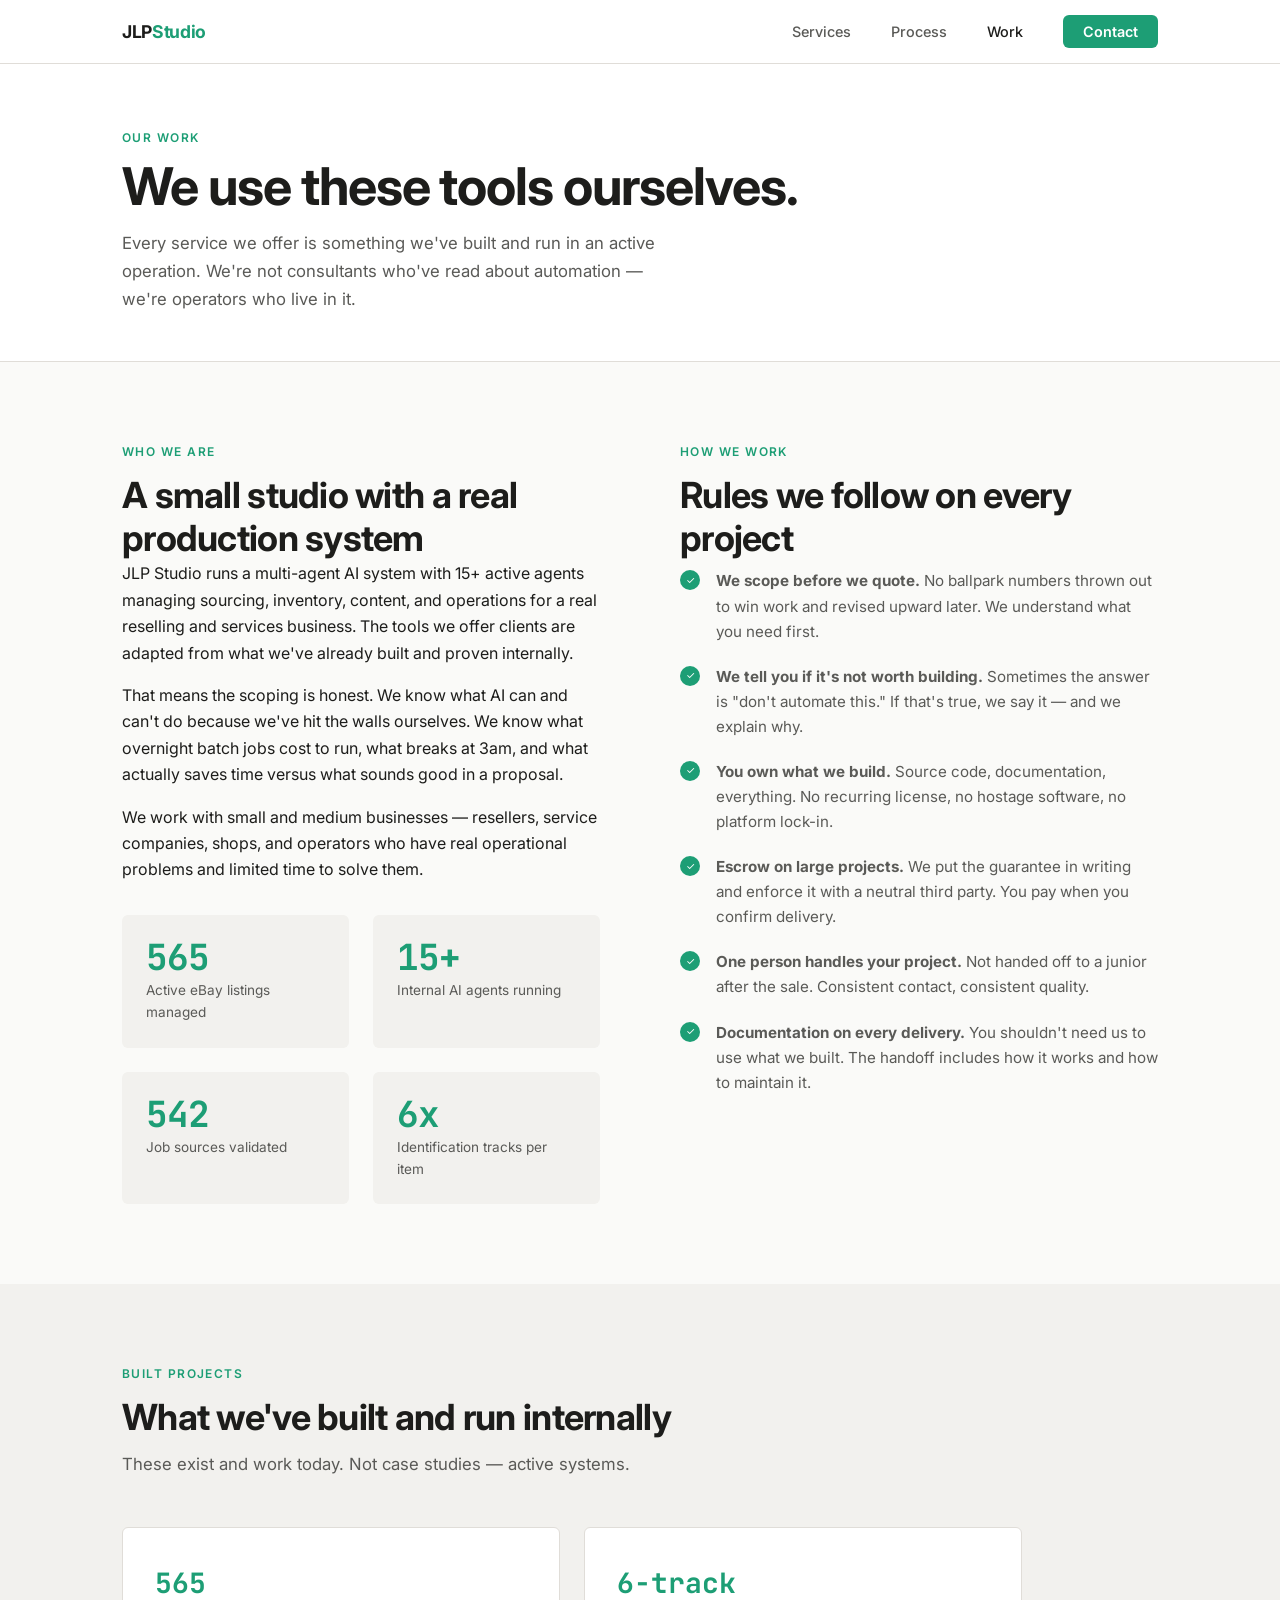
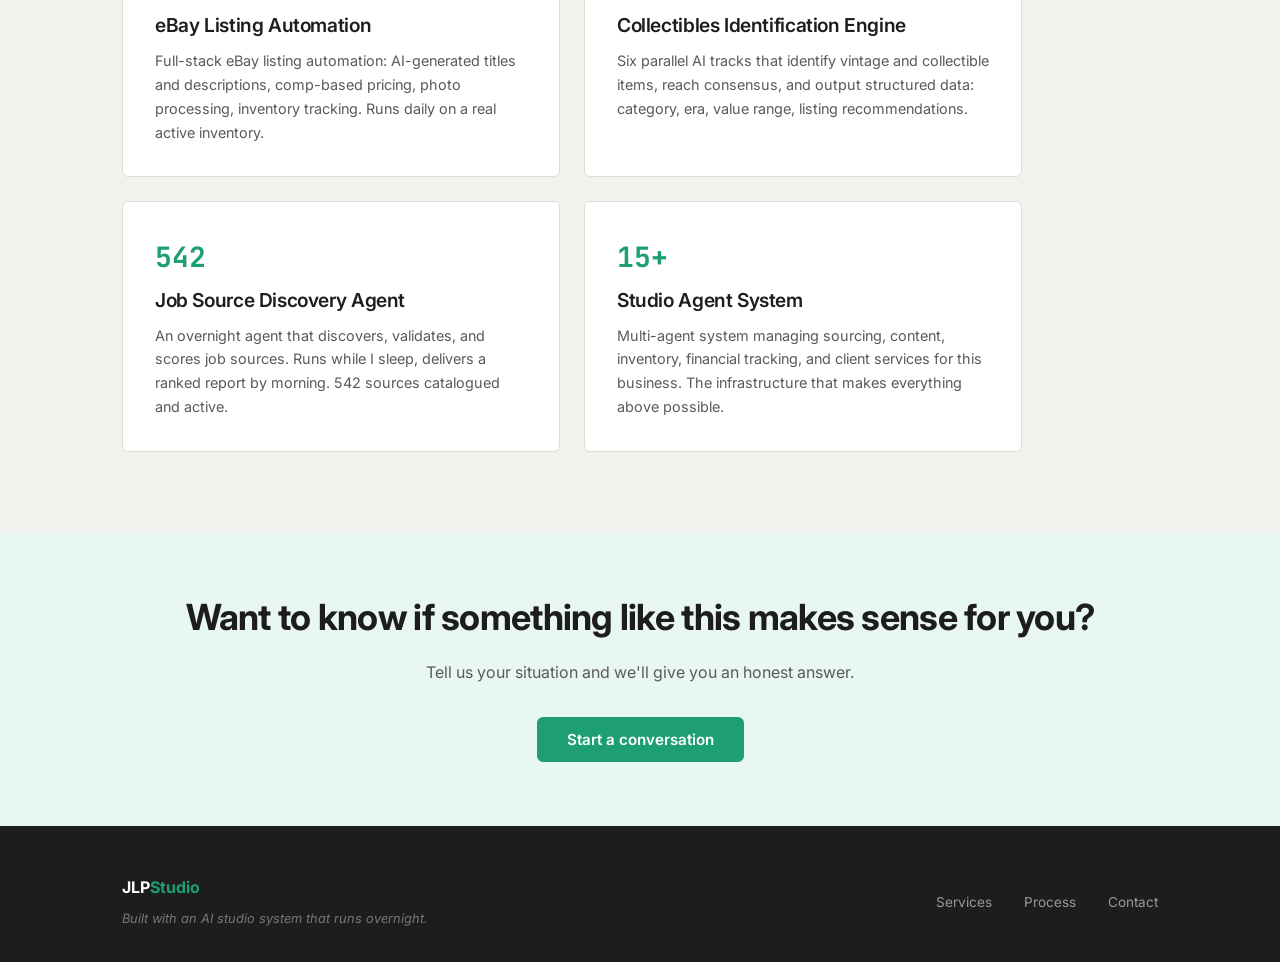
==== about.html @ c8da0586 "feat: website v1 — homepage, process, contact, first ghost page - index.html: hero, problems grid, p" ====
<!DOCTYPE html>
<html lang="en">
<head>
  <meta charset="UTF-8">
  <meta name="viewport" content="width=device-width, initial-scale=1.0">
  <title>Our Work — JLP Studio</title>
  <meta name="description" content="Who we are, how we work, and what we've built. Real projects, real numbers, honest process.">
  <link rel="preconnect" href="https://fonts.googleapis.com">
  <link rel="preconnect" href="https://fonts.gstatic.com" crossorigin>
  <link href="https://fonts.googleapis.com/css2?family=Inter:wght@400;500;600;700&family=JetBrains+Mono:wght@700&display=swap" rel="stylesheet">
  <link rel="stylesheet" href="css/style.css">
</head>
<body>

<!-- NAV -->
<nav class="site-nav">
  <div class="container nav-inner">
    <a href="index.html" class="nav-logo">JLP<span>Studio</span></a>
    <button class="nav-toggle" aria-label="Toggle navigation" aria-expanded="false">
      <span></span><span></span><span></span>
    </button>
    <ul class="nav-links">
      <li><a href="services.html">Services</a></li>
      <li><a href="process.html">Process</a></li>
      <li><a href="about.html">Work</a></li>
      <li class="nav-cta"><a href="contact.html">Contact</a></li>
    </ul>
  </div>
</nav>

<!-- PAGE HEADER -->
<div class="page-header">
  <div class="container">
    <span class="eyebrow">Our work</span>
    <h1>We use these tools ourselves.</h1>
    <p>Every service we offer is something we've built and run in an active operation. We're not consultants who've read about automation — we're operators who live in it.</p>
  </div>
</div>

<!-- ABOUT GRID -->
<section>
  <div class="container">
    <div class="about-grid">
      <div>
        <span class="eyebrow">Who we are</span>
        <h2>A small studio with a real production system</h2>
        <p>JLP Studio runs a multi-agent AI system with 15+ active agents managing sourcing, inventory, content, and operations for a real reselling and services business. The tools we offer clients are adapted from what we've already built and proven internally.</p>
        <p>That means the scoping is honest. We know what AI can and can't do because we've hit the walls ourselves. We know what overnight batch jobs cost to run, what breaks at 3am, and what actually saves time versus what sounds good in a proposal.</p>
        <p>We work with small and medium businesses — resellers, service companies, shops, and operators who have real operational problems and limited time to solve them.</p>

        <div class="about-stats">
          <div class="stat-box">
            <div class="num">565</div>
            <div class="label">Active eBay listings managed</div>
          </div>
          <div class="stat-box">
            <div class="num">15+</div>
            <div class="label">Internal AI agents running</div>
          </div>
          <div class="stat-box">
            <div class="num">542</div>
            <div class="label">Job sources validated</div>
          </div>
          <div class="stat-box">
            <div class="num">6x</div>
            <div class="label">Identification tracks per item</div>
          </div>
        </div>
      </div>

      <div>
        <span class="eyebrow">How we work</span>
        <h2>Rules we follow on every project</h2>
        <ul class="values-list">
          <li>
            <div class="check">✓</div>
            <p><strong>We scope before we quote.</strong> No ballpark numbers thrown out to win work and revised upward later. We understand what you need first.</p>
          </li>
          <li>
            <div class="check">✓</div>
            <p><strong>We tell you if it's not worth building.</strong> Sometimes the answer is "don't automate this." If that's true, we say it — and we explain why.</p>
          </li>
          <li>
            <div class="check">✓</div>
            <p><strong>You own what we build.</strong> Source code, documentation, everything. No recurring license, no hostage software, no platform lock-in.</p>
          </li>
          <li>
            <div class="check">✓</div>
            <p><strong>Escrow on large projects.</strong> We put the guarantee in writing and enforce it with a neutral third party. You pay when you confirm delivery.</p>
          </li>
          <li>
            <div class="check">✓</div>
            <p><strong>One person handles your project.</strong> Not handed off to a junior after the sale. Consistent contact, consistent quality.</p>
          </li>
          <li>
            <div class="check">✓</div>
            <p><strong>Documentation on every delivery.</strong> You shouldn't need us to use what we built. The handoff includes how it works and how to maintain it.</p>
          </li>
        </ul>
      </div>
    </div>
  </div>
</section>

<!-- BUILT PROJECTS -->
<section style="background:var(--bg-alt);">
  <div class="container">
    <div class="section-header">
      <span class="eyebrow">Built projects</span>
      <h2>What we've built and run internally</h2>
      <p>These exist and work today. Not case studies — active systems.</p>
    </div>

    <div style="display:grid;grid-template-columns:repeat(2,1fr);gap:1.5rem;max-width:900px;">

      <div style="background:var(--white);border:1px solid var(--border);border-radius:var(--radius);padding:2rem;">
        <div style="font-family:var(--font-mono);font-weight:700;color:var(--accent);font-size:1.75rem;margin-bottom:0.5rem;">565</div>
        <h3 style="margin-bottom:0.75rem;">eBay Listing Automation</h3>
        <p style="font-size:0.9rem;color:var(--text-muted);">Full-stack eBay listing automation: AI-generated titles and descriptions, comp-based pricing, photo processing, inventory tracking. Runs daily on a real active inventory.</p>
      </div>

      <div style="background:var(--white);border:1px solid var(--border);border-radius:var(--radius);padding:2rem;">
        <div style="font-family:var(--font-mono);font-weight:700;color:var(--accent);font-size:1.75rem;margin-bottom:0.5rem;">6-track</div>
        <h3 style="margin-bottom:0.75rem;">Collectibles Identification Engine</h3>
        <p style="font-size:0.9rem;color:var(--text-muted);">Six parallel AI tracks that identify vintage and collectible items, reach consensus, and output structured data: category, era, value range, listing recommendations.</p>
      </div>

      <div style="background:var(--white);border:1px solid var(--border);border-radius:var(--radius);padding:2rem;">
        <div style="font-family:var(--font-mono);font-weight:700;color:var(--accent);font-size:1.75rem;margin-bottom:0.5rem;">542</div>
        <h3 style="margin-bottom:0.75rem;">Job Source Discovery Agent</h3>
        <p style="font-size:0.9rem;color:var(--text-muted);">An overnight agent that discovers, validates, and scores job sources. Runs while I sleep, delivers a ranked report by morning. 542 sources catalogued and active.</p>
      </div>

      <div style="background:var(--white);border:1px solid var(--border);border-radius:var(--radius);padding:2rem;">
        <div style="font-family:var(--font-mono);font-weight:700;color:var(--accent);font-size:1.75rem;margin-bottom:0.5rem;">15+</div>
        <h3 style="margin-bottom:0.75rem;">Studio Agent System</h3>
        <p style="font-size:0.9rem;color:var(--text-muted);">Multi-agent system managing sourcing, content, inventory, financial tracking, and client services for this business. The infrastructure that makes everything above possible.</p>
      </div>

    </div>
  </div>
</section>

<!-- CTA STRIP -->
<section class="cta-strip">
  <div class="container">
    <h2>Want to know if something like this makes sense for you?</h2>
    <p>Tell us your situation and we'll give you an honest answer.</p>
    <a href="contact.html" class="btn btn-primary">Start a conversation</a>
  </div>
</section>

<!-- FOOTER -->
<footer class="site-footer">
  <div class="container">
    <div class="footer-inner">
      <div>
        <div class="footer-logo">JLP<span>Studio</span></div>
        <div class="footer-note" style="margin-top:0.5rem;">Built with an AI studio system that runs overnight.</div>
      </div>
      <ul class="footer-links">
        <li><a href="services.html">Services</a></li>
        <li><a href="process.html">Process</a></li>
        <li><a href="contact.html">Contact</a></li>
      </ul>
    </div>
  </div>
</footer>

<script src="js/main.js"></script>
</body>
</html>
---- css/style.css ----
/* ============================================================
   JLP Studio — Shared Styles
   Palette: #1D1D1B text, #FAFAF8 bg, #1D9E75 accent
   ============================================================ */

*, *::before, *::after {
  box-sizing: border-box;
  margin: 0;
  padding: 0;
}

:root {
  --accent:      #1D9E75;
  --accent-dark: #178a63;
  --text:        #1D1D1B;
  --text-muted:  #5A5A57;
  --bg:          #FAFAF8;
  --bg-alt:      #F2F1EE;
  --border:      #E0DDD8;
  --white:       #FFFFFF;
  --font:        'Inter', -apple-system, BlinkMacSystemFont, 'Segoe UI', sans-serif;
  --font-mono:   'JetBrains Mono', 'Fira Code', monospace;
  --radius:      6px;
  --max-w:       1100px;
  --nav-h:       64px;
}

html {
  font-size: 16px;
  scroll-behavior: smooth;
}

body {
  font-family: var(--font);
  color: var(--text);
  background: var(--bg);
  line-height: 1.65;
  -webkit-font-smoothing: antialiased;
}

img { display: block; max-width: 100%; }
a { color: var(--accent); text-decoration: none; }
a:hover { text-decoration: underline; }

/* ============================================================
   TYPOGRAPHY
   ============================================================ */

h1, h2, h3, h4 {
  line-height: 1.2;
  font-weight: 700;
  letter-spacing: -0.02em;
}

h1 { font-size: clamp(2rem, 5vw, 3.25rem); }
h2 { font-size: clamp(1.5rem, 3.5vw, 2.25rem); }
h3 { font-size: 1.2rem; font-weight: 600; }

p { margin-bottom: 1rem; }
p:last-child { margin-bottom: 0; }

.eyebrow {
  font-size: 0.75rem;
  font-weight: 600;
  letter-spacing: 0.12em;
  text-transform: uppercase;
  color: var(--accent);
  margin-bottom: 0.75rem;
  display: block;
}

/* ============================================================
   LAYOUT
   ============================================================ */

.container {
  max-width: var(--max-w);
  margin: 0 auto;
  padding: 0 2rem;
}

section {
  padding: 5rem 0;
}

section.tight {
  padding: 3rem 0;
}

/* ============================================================
   NAVIGATION
   ============================================================ */

.site-nav {
  position: sticky;
  top: 0;
  z-index: 100;
  background: var(--white);
  border-bottom: 1px solid var(--border);
  height: var(--nav-h);
}

.nav-inner {
  display: flex;
  align-items: center;
  justify-content: space-between;
  height: 100%;
}

.nav-logo {
  font-weight: 700;
  font-size: 1.1rem;
  color: var(--text);
  letter-spacing: -0.02em;
}

.nav-logo span {
  color: var(--accent);
}

.nav-links {
  display: flex;
  list-style: none;
  gap: 2.5rem;
  align-items: center;
}

.nav-links a {
  color: var(--text-muted);
  font-size: 0.9rem;
  font-weight: 500;
  transition: color 0.15s;
}

.nav-links a:hover,
.nav-links a.active {
  color: var(--text);
  text-decoration: none;
}

.nav-links .nav-cta a {
  background: var(--accent);
  color: var(--white);
  padding: 0.5rem 1.25rem;
  border-radius: var(--radius);
  font-weight: 600;
}

.nav-links .nav-cta a:hover {
  background: var(--accent-dark);
}

/* Hamburger */
.nav-toggle {
  display: none;
  background: none;
  border: none;
  cursor: pointer;
  padding: 0.5rem;
  flex-direction: column;
  gap: 5px;
}

.nav-toggle span {
  display: block;
  width: 22px;
  height: 2px;
  background: var(--text);
  transition: all 0.2s;
  border-radius: 2px;
}

.nav-toggle.open span:nth-child(1) { transform: translateY(7px) rotate(45deg); }
.nav-toggle.open span:nth-child(2) { opacity: 0; }
.nav-toggle.open span:nth-child(3) { transform: translateY(-7px) rotate(-45deg); }

/* ============================================================
   BUTTONS
   ============================================================ */

.btn {
  display: inline-flex;
  align-items: center;
  gap: 0.5rem;
  padding: 0.8rem 1.75rem;
  border-radius: var(--radius);
  font-weight: 600;
  font-size: 0.95rem;
  cursor: pointer;
  transition: all 0.15s;
  border: 2px solid transparent;
  text-decoration: none;
  line-height: 1;
}

.btn:hover { text-decoration: none; }

.btn-primary {
  background: var(--accent);
  color: var(--white);
  border-color: var(--accent);
}

.btn-primary:hover {
  background: var(--accent-dark);
  border-color: var(--accent-dark);
}

.btn-outline {
  background: transparent;
  color: var(--text);
  border-color: var(--border);
}

.btn-outline:hover {
  border-color: var(--text);
}

.btn-ghost {
  background: transparent;
  color: var(--text-muted);
  border: none;
  padding-left: 0;
  padding-right: 0;
}

.btn-ghost:hover { color: var(--text); }

/* ============================================================
   HERO
   ============================================================ */

.hero {
  padding: 7rem 0 6rem;
  background: var(--white);
}

.hero-content {
  max-width: 760px;
}

.hero h1 {
  margin-bottom: 1.5rem;
  color: var(--text);
}

.hero h1 em {
  font-style: normal;
  color: var(--accent);
}

.hero .subhead {
  font-size: 1.15rem;
  color: var(--text-muted);
  margin-bottom: 2.5rem;
  max-width: 600px;
  line-height: 1.7;
}

.hero-ctas {
  display: flex;
  gap: 1rem;
  flex-wrap: wrap;
  align-items: center;
}

/* ============================================================
   SECTION HEADERS
   ============================================================ */

.section-header {
  margin-bottom: 3rem;
}

.section-header h2 {
  margin-bottom: 0.75rem;
}

.section-header p {
  font-size: 1.05rem;
  color: var(--text-muted);
  max-width: 560px;
}

/* ============================================================
   PROBLEMS GRID (3-col)
   ============================================================ */

.problems-section {
  background: var(--bg);
}

.problems-grid {
  display: grid;
  grid-template-columns: repeat(3, 1fr);
  gap: 2rem;
}

.problem-card {
  padding: 2rem;
  background: var(--white);
  border: 1px solid var(--border);
  border-radius: var(--radius);
}

.problem-icon {
  width: 40px;
  height: 40px;
  background: #E8F7F1;
  border-radius: var(--radius);
  display: flex;
  align-items: center;
  justify-content: center;
  margin-bottom: 1.25rem;
  color: var(--accent);
  font-size: 1.2rem;
}

.problem-card h3 {
  margin-bottom: 0.75rem;
  font-size: 1rem;
  line-height: 1.4;
}

.problem-card p {
  font-size: 0.9rem;
  color: var(--text-muted);
  line-height: 1.65;
}

/* ============================================================
   PORTFOLIO STRIP
   ============================================================ */

.portfolio-section {
  background: var(--bg-alt);
}

.portfolio-grid {
  display: grid;
  grid-template-columns: repeat(4, 1fr);
  gap: 1.5rem;
}

.portfolio-card {
  background: var(--white);
  border: 1px solid var(--border);
  border-radius: var(--radius);
  padding: 1.75rem;
}

.portfolio-card .stat {
  font-size: 2rem;
  font-weight: 700;
  color: var(--accent);
  letter-spacing: -0.03em;
  line-height: 1;
  margin-bottom: 0.5rem;
  font-family: var(--font-mono);
}

.portfolio-card h3 {
  font-size: 0.95rem;
  margin-bottom: 0.5rem;
}

.portfolio-card p {
  font-size: 0.85rem;
  color: var(--text-muted);
}

/* ============================================================
   ESCROW PROMISE
   ============================================================ */

.escrow-section {
  background: var(--text);
  color: var(--white);
}

.escrow-section .eyebrow {
  color: var(--accent);
}

.escrow-inner {
  display: grid;
  grid-template-columns: 1fr 1fr;
  gap: 5rem;
  align-items: center;
}

.escrow-inner h2 {
  color: var(--white);
  margin-bottom: 1.25rem;
}

.escrow-inner p {
  color: rgba(255,255,255,0.75);
  font-size: 1.05rem;
  line-height: 1.75;
}

.escrow-callout {
  background: rgba(255,255,255,0.07);
  border: 1px solid rgba(255,255,255,0.12);
  border-radius: var(--radius);
  padding: 2rem;
}

.escrow-callout .callout-item {
  display: flex;
  gap: 1rem;
  align-items: flex-start;
  padding: 1rem 0;
  border-bottom: 1px solid rgba(255,255,255,0.08);
}

.escrow-callout .callout-item:last-child {
  border-bottom: none;
  padding-bottom: 0;
}

.callout-check {
  width: 22px;
  height: 22px;
  background: var(--accent);
  border-radius: 50%;
  display: flex;
  align-items: center;
  justify-content: center;
  flex-shrink: 0;
  font-size: 0.7rem;
  color: white;
  margin-top: 1px;
}

.callout-item p {
  font-size: 0.9rem;
  color: rgba(255,255,255,0.8);
  margin: 0;
}

/* ============================================================
   SERVICES GRID
   ============================================================ */

.services-section {
  background: var(--bg);
}

.services-grid {
  display: grid;
  grid-template-columns: repeat(3, 1fr);
  gap: 1rem;
}

.service-tile {
  background: var(--white);
  border: 1px solid var(--border);
  border-radius: var(--radius);
  padding: 1.75rem 2rem;
  text-decoration: none;
  display: block;
  transition: border-color 0.15s, box-shadow 0.15s;
}

.service-tile:hover {
  border-color: var(--accent);
  box-shadow: 0 4px 16px rgba(29,158,117,0.1);
  text-decoration: none;
}

.service-tile .tile-num {
  font-size: 0.75rem;
  font-weight: 600;
  color: var(--accent);
  font-family: var(--font-mono);
  margin-bottom: 0.75rem;
  letter-spacing: 0.05em;
}

.service-tile h3 {
  font-size: 1rem;
  color: var(--text);
  margin-bottom: 0.5rem;
}

.service-tile p {
  font-size: 0.85rem;
  color: var(--text-muted);
  line-height: 1.55;
}

/* ============================================================
   CTA STRIP
   ============================================================ */

.cta-strip {
  background: #E8F7F1;
  padding: 4rem 0;
  text-align: center;
}

.cta-strip h2 {
  margin-bottom: 1.25rem;
}

.cta-strip p {
  color: var(--text-muted);
  max-width: 480px;
  margin: 0 auto 2rem;
}

/* ============================================================
   PROCESS PAGE
   ============================================================ */

.process-steps {
  display: flex;
  flex-direction: column;
  gap: 0;
  max-width: 800px;
}

.process-step {
  display: grid;
  grid-template-columns: 80px 1fr;
  gap: 2rem;
  padding: 2.5rem 0;
  border-bottom: 1px solid var(--border);
  align-items: start;
}

.process-step:last-child {
  border-bottom: none;
}

.step-number {
  font-size: 3rem;
  font-weight: 700;
  color: var(--accent);
  line-height: 1;
  font-family: var(--font-mono);
  opacity: 0.3;
}

.step-body h3 {
  font-size: 1.2rem;
  margin-bottom: 0.75rem;
}

.step-body p {
  color: var(--text-muted);
  font-size: 0.95rem;
}

.step-note {
  display: inline-block;
  margin-top: 0.75rem;
  background: #E8F7F1;
  color: var(--accent-dark);
  font-size: 0.8rem;
  font-weight: 600;
  padding: 0.3rem 0.75rem;
  border-radius: 100px;
}

/* ============================================================
   ABOUT PAGE
   ============================================================ */

.about-grid {
  display: grid;
  grid-template-columns: 1fr 1fr;
  gap: 5rem;
  align-items: start;
}

.about-stats {
  display: grid;
  grid-template-columns: 1fr 1fr;
  gap: 1.5rem;
  margin-top: 2rem;
}

.stat-box {
  background: var(--bg-alt);
  border-radius: var(--radius);
  padding: 1.5rem;
}

.stat-box .num {
  font-size: 2.25rem;
  font-weight: 700;
  color: var(--accent);
  font-family: var(--font-mono);
  letter-spacing: -0.03em;
  line-height: 1;
  margin-bottom: 0.25rem;
}

.stat-box .label {
  font-size: 0.85rem;
  color: var(--text-muted);
}

.values-list {
  list-style: none;
  display: flex;
  flex-direction: column;
  gap: 1.25rem;
  margin-top: 0.5rem;
}

.values-list li {
  display: flex;
  gap: 1rem;
  align-items: flex-start;
}

.values-list .check {
  width: 20px;
  height: 20px;
  background: var(--accent);
  border-radius: 50%;
  display: flex;
  align-items: center;
  justify-content: center;
  flex-shrink: 0;
  font-size: 0.65rem;
  color: white;
  margin-top: 2px;
}

.values-list p {
  font-size: 0.95rem;
  color: var(--text-muted);
}

/* ============================================================
   SERVICES PAGE
   ============================================================ */

.service-block {
  padding: 4rem 0;
  border-bottom: 1px solid var(--border);
}

.service-block:last-child {
  border-bottom: none;
}

.service-block-inner {
  display: grid;
  grid-template-columns: 280px 1fr;
  gap: 4rem;
  align-items: start;
}

.service-block-meta .tag {
  display: inline-block;
  background: #E8F7F1;
  color: var(--accent-dark);
  font-size: 0.75rem;
  font-weight: 600;
  padding: 0.25rem 0.6rem;
  border-radius: 100px;
  margin-bottom: 1rem;
}

.service-block-meta h2 {
  font-size: 1.5rem;
  margin-bottom: 1rem;
}

.deliverables {
  list-style: none;
  display: flex;
  flex-direction: column;
  gap: 0.5rem;
  margin-top: 1.25rem;
}

.deliverables li {
  font-size: 0.9rem;
  color: var(--text-muted);
  display: flex;
  gap: 0.5rem;
  align-items: flex-start;
}

.deliverables li::before {
  content: "—";
  color: var(--accent);
  flex-shrink: 0;
}

/* ============================================================
   CONTACT FORM
   ============================================================ */

.contact-grid {
  display: grid;
  grid-template-columns: 1fr 380px;
  gap: 5rem;
  align-items: start;
}

.form-group {
  margin-bottom: 1.5rem;
}

.form-group label {
  display: block;
  font-size: 0.85rem;
  font-weight: 600;
  margin-bottom: 0.5rem;
  color: var(--text);
}

.form-group label .opt {
  font-weight: 400;
  color: var(--text-muted);
}

.form-group input,
.form-group textarea,
.form-group select {
  width: 100%;
  padding: 0.75rem 1rem;
  border: 1px solid var(--border);
  border-radius: var(--radius);
  font-family: var(--font);
  font-size: 0.95rem;
  color: var(--text);
  background: var(--white);
  transition: border-color 0.15s;
  appearance: none;
}

.form-group input:focus,
.form-group textarea:focus,
.form-group select:focus {
  outline: none;
  border-color: var(--accent);
  box-shadow: 0 0 0 3px rgba(29,158,117,0.12);
}

.form-group textarea {
  min-height: 160px;
  resize: vertical;
}

.form-group select {
  background-image: url("data:image/svg+xml,%3Csvg xmlns='http://www.w3.org/2000/svg' width='12' height='8' viewBox='0 0 12 8'%3E%3Cpath d='M1 1l5 5 5-5' stroke='%235A5A57' stroke-width='1.5' fill='none' stroke-linecap='round'/%3E%3C/svg%3E");
  background-repeat: no-repeat;
  background-position: right 1rem center;
  padding-right: 2.5rem;
  cursor: pointer;
}

.form-note {
  font-size: 0.8rem;
  color: var(--text-muted);
  margin-top: 0.75rem;
}

.contact-sidebar {
  background: var(--bg-alt);
  border-radius: var(--radius);
  padding: 2rem;
}

.contact-sidebar h3 {
  margin-bottom: 1.25rem;
  font-size: 1rem;
}

.contact-sidebar .sidebar-item {
  padding: 1rem 0;
  border-bottom: 1px solid var(--border);
}

.contact-sidebar .sidebar-item:last-child {
  border-bottom: none;
  padding-bottom: 0;
}

.contact-sidebar .sidebar-item p {
  font-size: 0.85rem;
  color: var(--text-muted);
}

.form-success {
  display: none;
  background: #E8F7F1;
  border: 1px solid var(--accent);
  border-radius: var(--radius);
  padding: 1.5rem;
  margin-top: 1.5rem;
  color: var(--accent-dark);
  font-weight: 500;
}

/* ============================================================
   GHOST PAGES
   ============================================================ */

.ghost-hero {
  padding: 5rem 0 4rem;
  background: var(--white);
  border-bottom: 1px solid var(--border);
}

.ghost-breadcrumb {
  font-size: 0.8rem;
  color: var(--text-muted);
  margin-bottom: 1.5rem;
}

.ghost-breadcrumb a { color: var(--text-muted); }
.ghost-breadcrumb a:hover { color: var(--accent); }

.ghost-content {
  max-width: 800px;
  padding: 4rem 0;
}

.ghost-content h2 {
  margin: 2.5rem 0 1rem;
  font-size: 1.5rem;
}

.ghost-content h3 {
  margin: 2rem 0 0.75rem;
}

.ghost-content p, .ghost-content li {
  color: var(--text-muted);
  font-size: 1rem;
  line-height: 1.75;
}

.ghost-content ul {
  margin-left: 1.5rem;
  margin-bottom: 1rem;
}

.ghost-content ul li {
  margin-bottom: 0.5rem;
}

.ghost-cta {
  background: var(--bg-alt);
  border-radius: var(--radius);
  padding: 2.5rem;
  margin-top: 3rem;
  border: 1px solid var(--border);
}

.ghost-cta h3 {
  margin-bottom: 0.75rem;
  font-size: 1.2rem;
}

.ghost-cta p {
  margin-bottom: 1.5rem;
}

/* ============================================================
   PAGE HEADER (inner pages)
   ============================================================ */

.page-header {
  background: var(--white);
  border-bottom: 1px solid var(--border);
  padding: 4rem 0 3rem;
}

.page-header .eyebrow { margin-bottom: 0.5rem; }
.page-header h1 { margin-bottom: 0.75rem; }
.page-header p { color: var(--text-muted); max-width: 560px; font-size: 1.05rem; }

/* ============================================================
   FOOTER
   ============================================================ */

.site-footer {
  background: var(--text);
  color: rgba(255,255,255,0.6);
  padding: 3rem 0 2rem;
  font-size: 0.85rem;
}

.footer-inner {
  display: flex;
  justify-content: space-between;
  align-items: center;
  flex-wrap: wrap;
  gap: 1rem;
}

.footer-logo {
  font-weight: 700;
  font-size: 1rem;
  color: var(--white);
}

.footer-logo span { color: var(--accent); }

.footer-note {
  color: rgba(255,255,255,0.4);
  font-style: italic;
  font-size: 0.8rem;
}

.footer-links {
  display: flex;
  gap: 2rem;
  list-style: none;
}

.footer-links a {
  color: rgba(255,255,255,0.55);
  transition: color 0.15s;
}

.footer-links a:hover {
  color: var(--white);
  text-decoration: none;
}

/* ============================================================
   UTILITY
   ============================================================ */

.text-muted { color: var(--text-muted); }
.text-accent { color: var(--accent); }
.mt-1 { margin-top: 0.5rem; }
.mt-2 { margin-top: 1rem; }
.mt-3 { margin-top: 1.5rem; }
.mb-0 { margin-bottom: 0; }
.divider { border: none; border-top: 1px solid var(--border); margin: 0; }

/* ============================================================
   RESPONSIVE
   ============================================================ */

@media (max-width: 900px) {
  .problems-grid { grid-template-columns: 1fr; gap: 1rem; }
  .portfolio-grid { grid-template-columns: repeat(2, 1fr); }
  .services-grid { grid-template-columns: repeat(2, 1fr); }
  .escrow-inner { grid-template-columns: 1fr; gap: 2.5rem; }
  .about-grid { grid-template-columns: 1fr; gap: 3rem; }
  .service-block-inner { grid-template-columns: 1fr; gap: 2rem; }
  .contact-grid { grid-template-columns: 1fr; gap: 3rem; }
  .process-step { grid-template-columns: 50px 1fr; gap: 1.25rem; }
  .step-number { font-size: 2rem; }
}

@media (max-width: 640px) {
  :root { --nav-h: 56px; }

  section { padding: 3.5rem 0; }
  .hero { padding: 4rem 0 3.5rem; }
  .container { padding: 0 1.25rem; }

  .nav-links {
    display: none;
    position: absolute;
    top: var(--nav-h);
    left: 0;
    right: 0;
    background: var(--white);
    border-bottom: 1px solid var(--border);
    flex-direction: column;
    padding: 1.25rem 1.5rem;
    gap: 0;
  }

  .nav-links.open { display: flex; }

  .nav-links li { width: 100%; }
  .nav-links a { display: block; padding: 0.75rem 0; border-bottom: 1px solid var(--border); font-size: 1rem; }
  .nav-links li:last-child a { border-bottom: none; }
  .nav-links .nav-cta a { background: none; color: var(--accent); padding: 0.75rem 0; }

  .nav-toggle { display: flex; }

  .portfolio-grid { grid-template-columns: 1fr 1fr; }
  .services-grid { grid-template-columns: 1fr; }
  .about-stats { grid-template-columns: 1fr 1fr; }

  .hero-ctas { flex-direction: column; align-items: flex-start; }

  .footer-inner { flex-direction: column; align-items: flex-start; gap: 1.5rem; }

  .process-step { grid-template-columns: 1fr; gap: 0.5rem; }
  .step-number { font-size: 1.5rem; opacity: 0.5; }
}
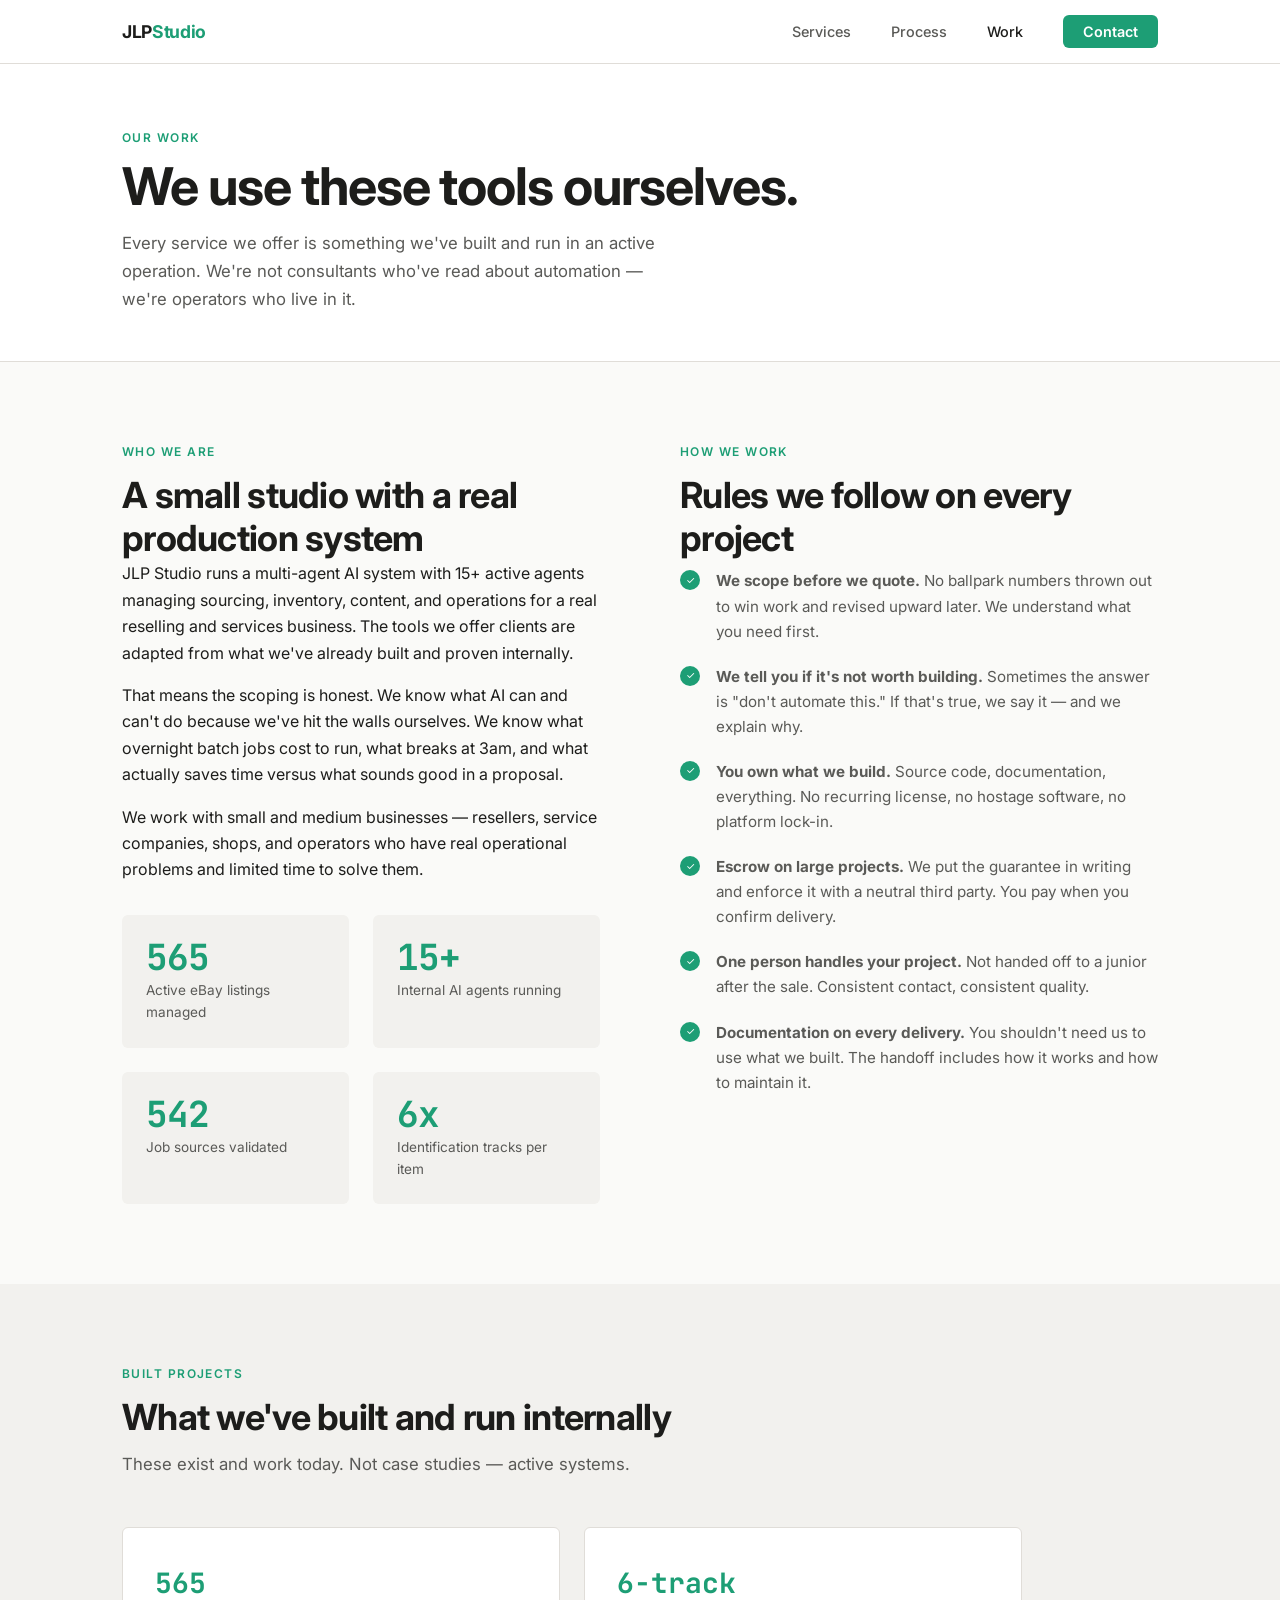
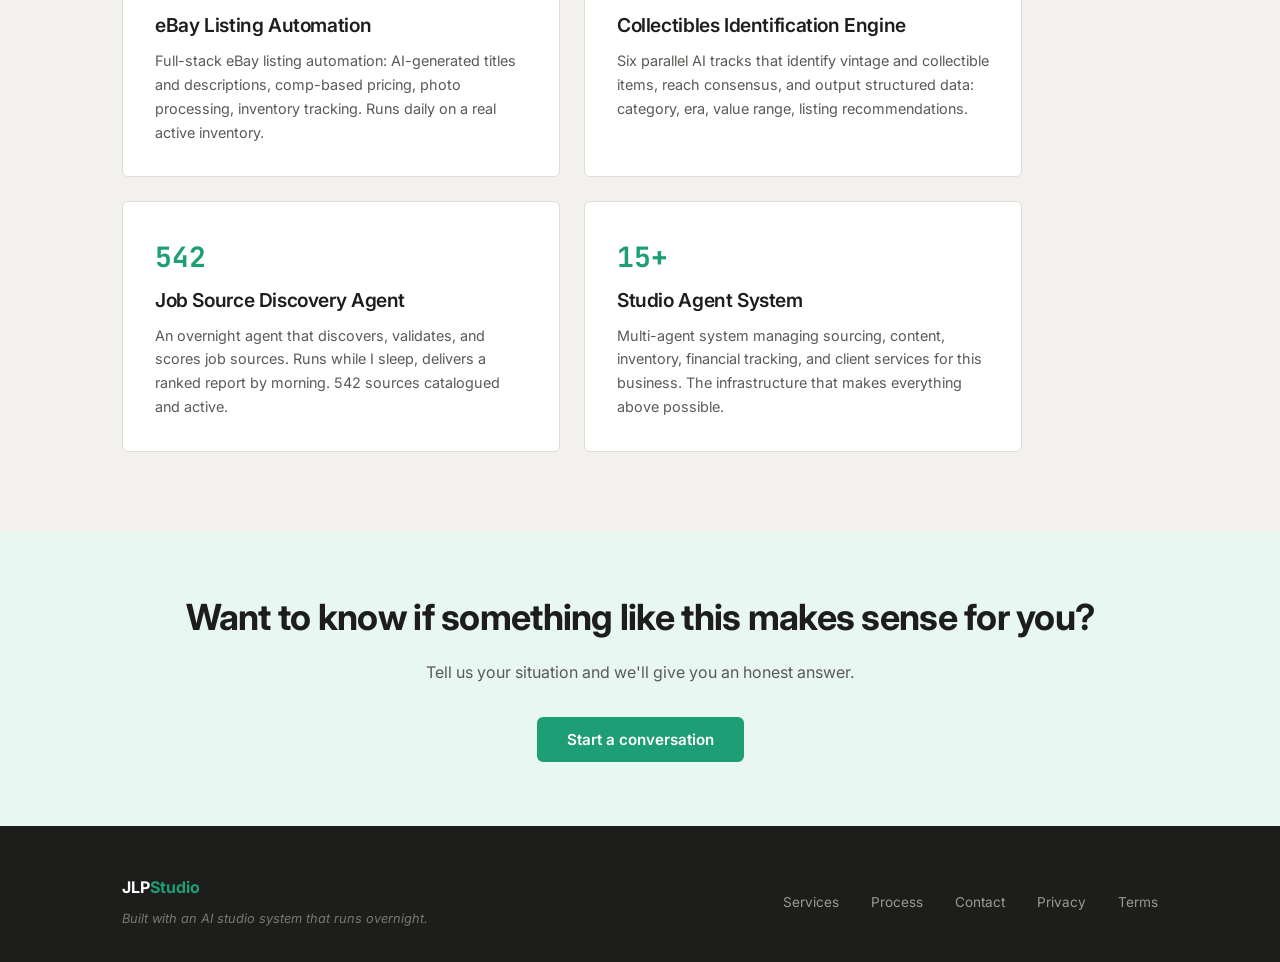
==== commit dac3dcc0: "feat(legal): add privacy policy and terms of service pages - privacy.html: covers data collection, s" ====
--- a/about.html
+++ b/about.html
@@ -162,6 +162,8 @@
         <li><a href="services.html">Services</a></li>
         <li><a href="process.html">Process</a></li>
         <li><a href="contact.html">Contact</a></li>
+        <li><a href="privacy.html">Privacy</a></li>
+        <li><a href="terms.html">Terms</a></li>
       </ul>
     </div>
   </div>
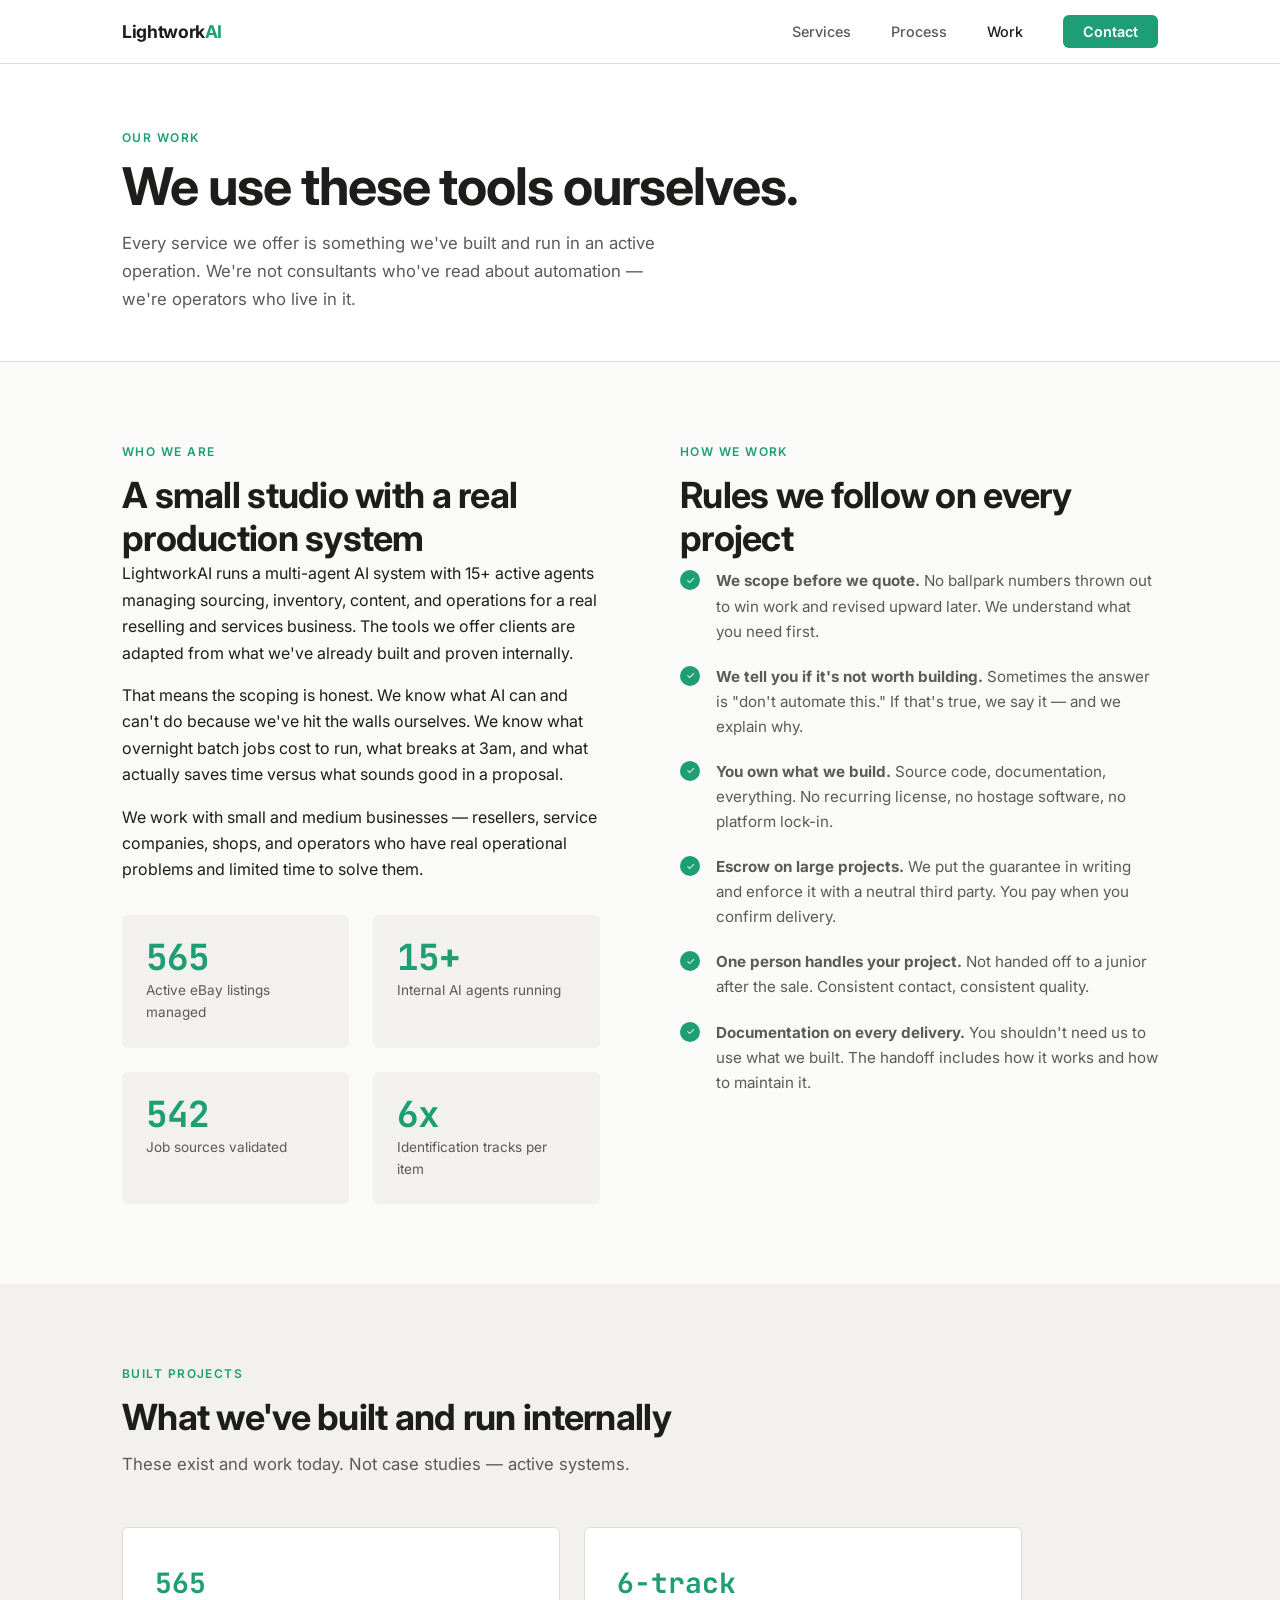
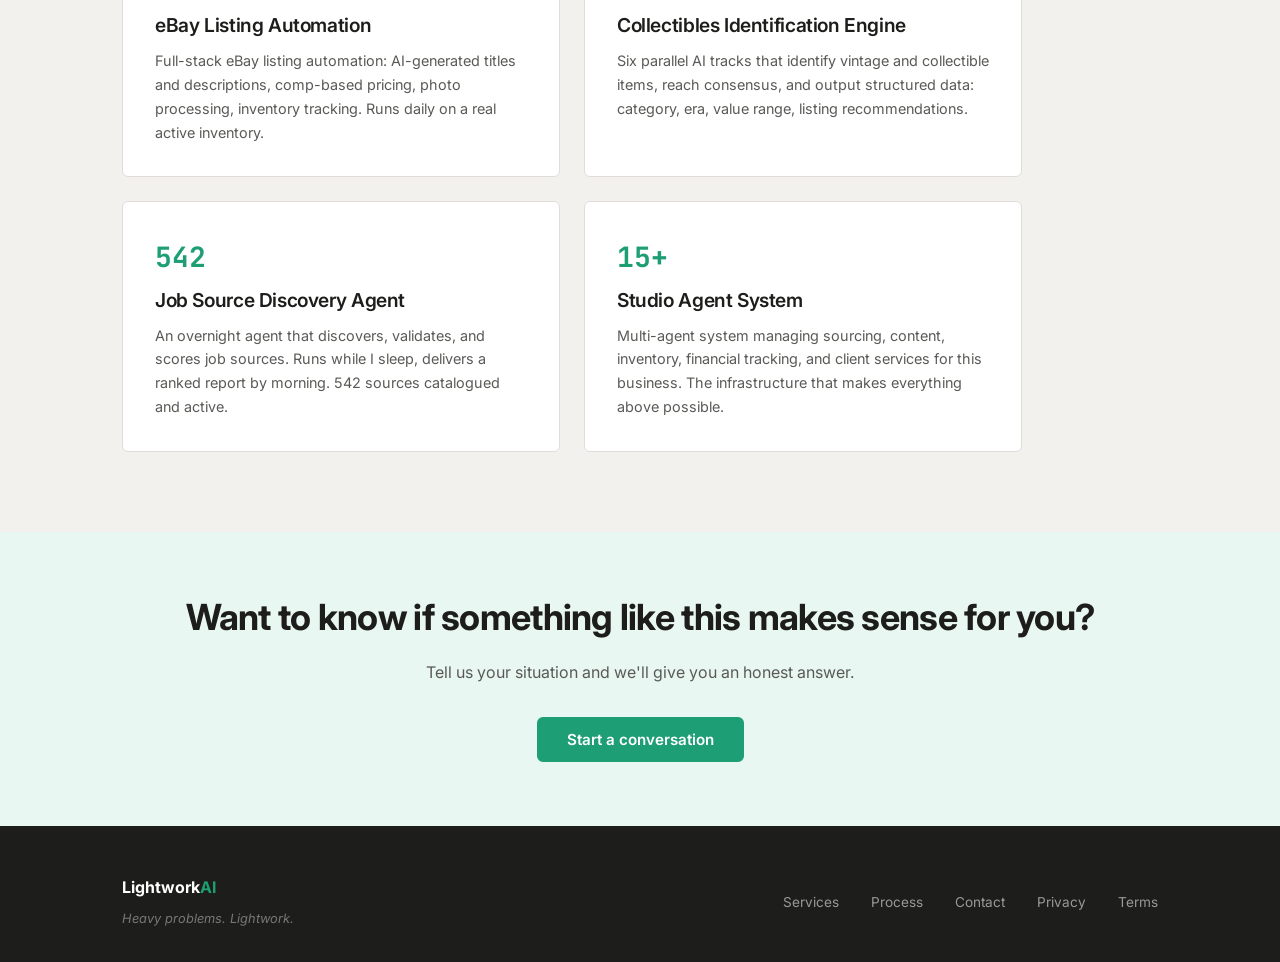
==== commit 565610d3: "refactor: rebrand from JLP Studio to LightworkAI - All HTML pages: nav logo, footer logo, title tags" ====
--- a/about.html
+++ b/about.html
@@ -3,7 +3,7 @@
 <head>
   <meta charset="UTF-8">
   <meta name="viewport" content="width=device-width, initial-scale=1.0">
-  <title>Our Work — JLP Studio</title>
+  <title>Our Work — LightworkAI</title>
   <meta name="description" content="Who we are, how we work, and what we've built. Real projects, real numbers, honest process.">
   <link rel="preconnect" href="https://fonts.googleapis.com">
   <link rel="preconnect" href="https://fonts.gstatic.com" crossorigin>
@@ -15,7 +15,7 @@
 <!-- NAV -->
 <nav class="site-nav">
   <div class="container nav-inner">
-    <a href="index.html" class="nav-logo">JLP<span>Studio</span></a>
+    <a href="index.html" class="nav-logo">Lightwork<span>AI</span></a>
     <button class="nav-toggle" aria-label="Toggle navigation" aria-expanded="false">
       <span></span><span></span><span></span>
     </button>
@@ -44,7 +44,7 @@
       <div>
         <span class="eyebrow">Who we are</span>
         <h2>A small studio with a real production system</h2>
-        <p>JLP Studio runs a multi-agent AI system with 15+ active agents managing sourcing, inventory, content, and operations for a real reselling and services business. The tools we offer clients are adapted from what we've already built and proven internally.</p>
+        <p>LightworkAI runs a multi-agent AI system with 15+ active agents managing sourcing, inventory, content, and operations for a real reselling and services business. The tools we offer clients are adapted from what we've already built and proven internally.</p>
         <p>That means the scoping is honest. We know what AI can and can't do because we've hit the walls ourselves. We know what overnight batch jobs cost to run, what breaks at 3am, and what actually saves time versus what sounds good in a proposal.</p>
         <p>We work with small and medium businesses — resellers, service companies, shops, and operators who have real operational problems and limited time to solve them.</p>
 
@@ -155,8 +155,8 @@
   <div class="container">
     <div class="footer-inner">
       <div>
-        <div class="footer-logo">JLP<span>Studio</span></div>
-        <div class="footer-note" style="margin-top:0.5rem;">Built with an AI studio system that runs overnight.</div>
+        <div class="footer-logo">Lightwork<span>AI</span></div>
+        <div class="footer-note" style="margin-top:0.5rem;">Heavy problems. Lightwork.</div>
       </div>
       <ul class="footer-links">
         <li><a href="services.html">Services</a></li>
--- a/css/style.css
+++ b/css/style.css
@@ -1,5 +1,5 @@
 /* ============================================================
-   JLP Studio — Shared Styles
+   LightworkAI — Shared Styles
    Palette: #1D1D1B text, #FAFAF8 bg, #1D9E75 accent
    ============================================================ */
 
